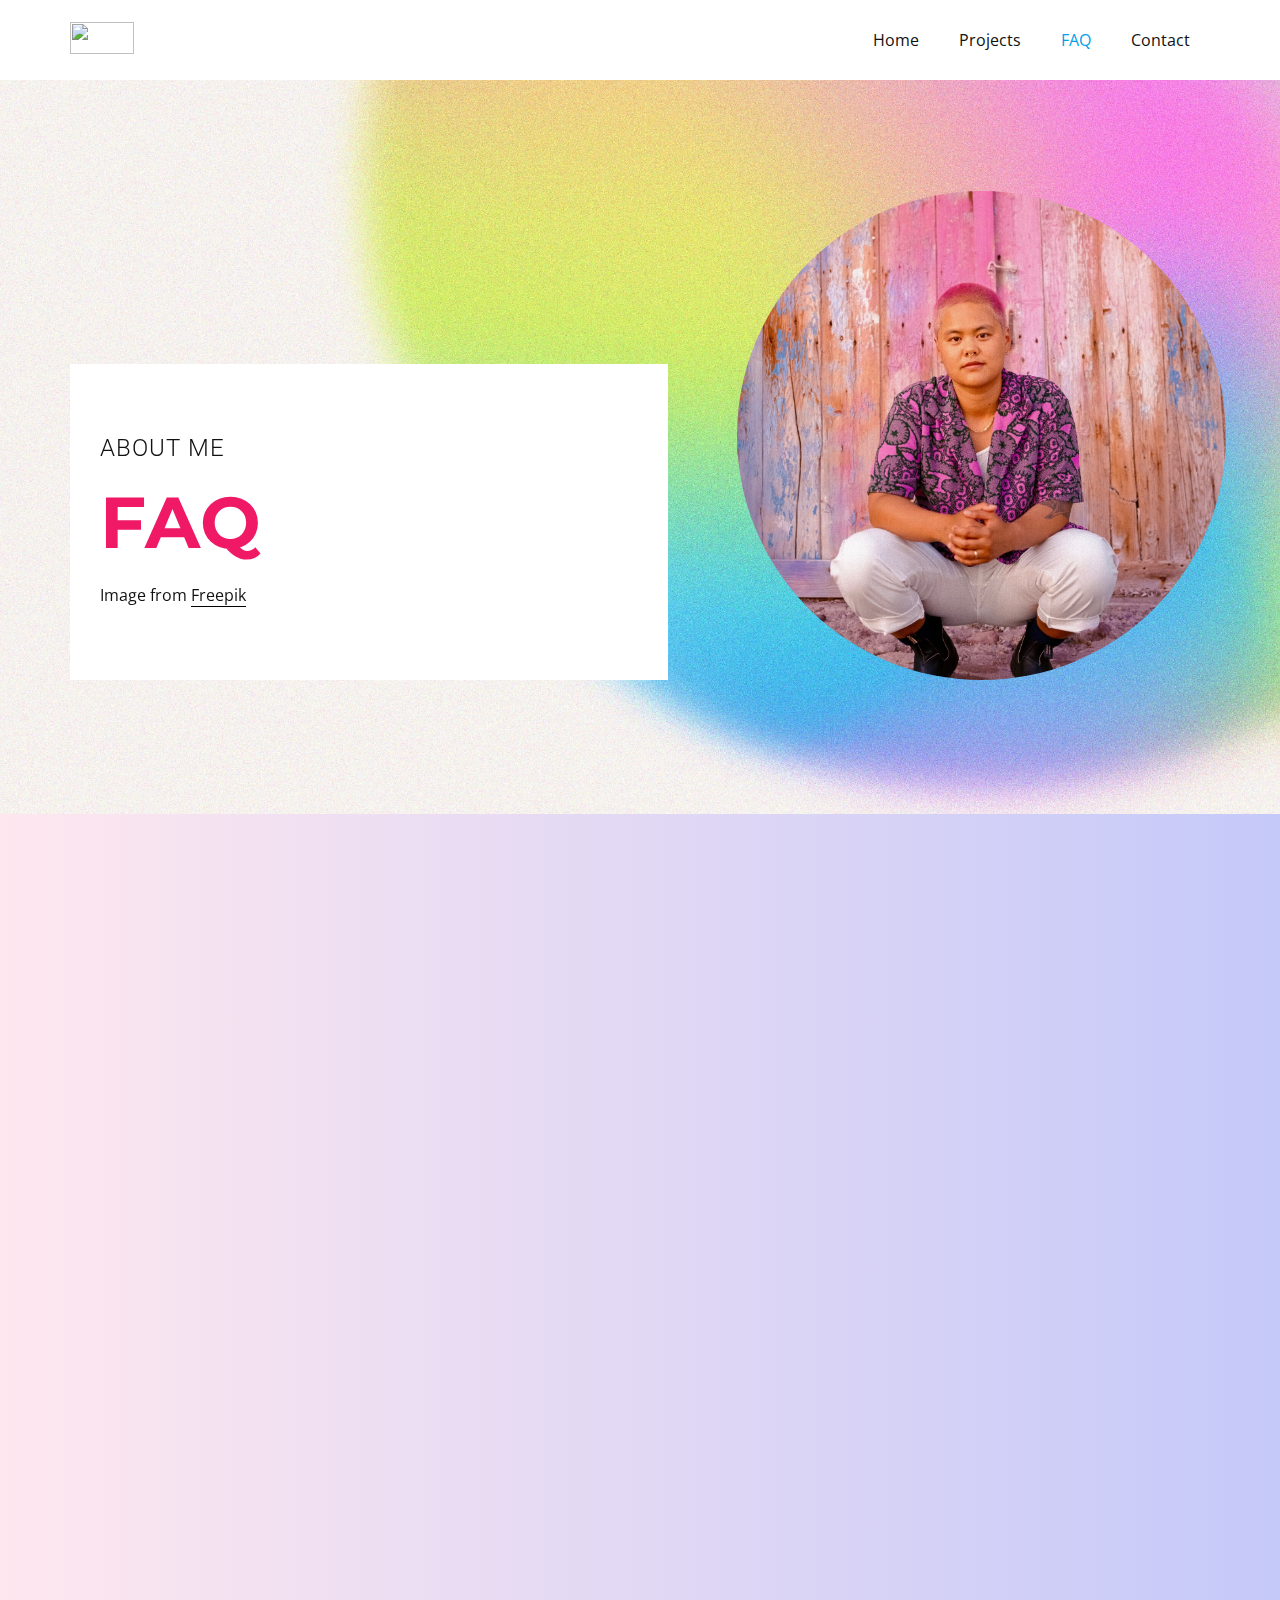
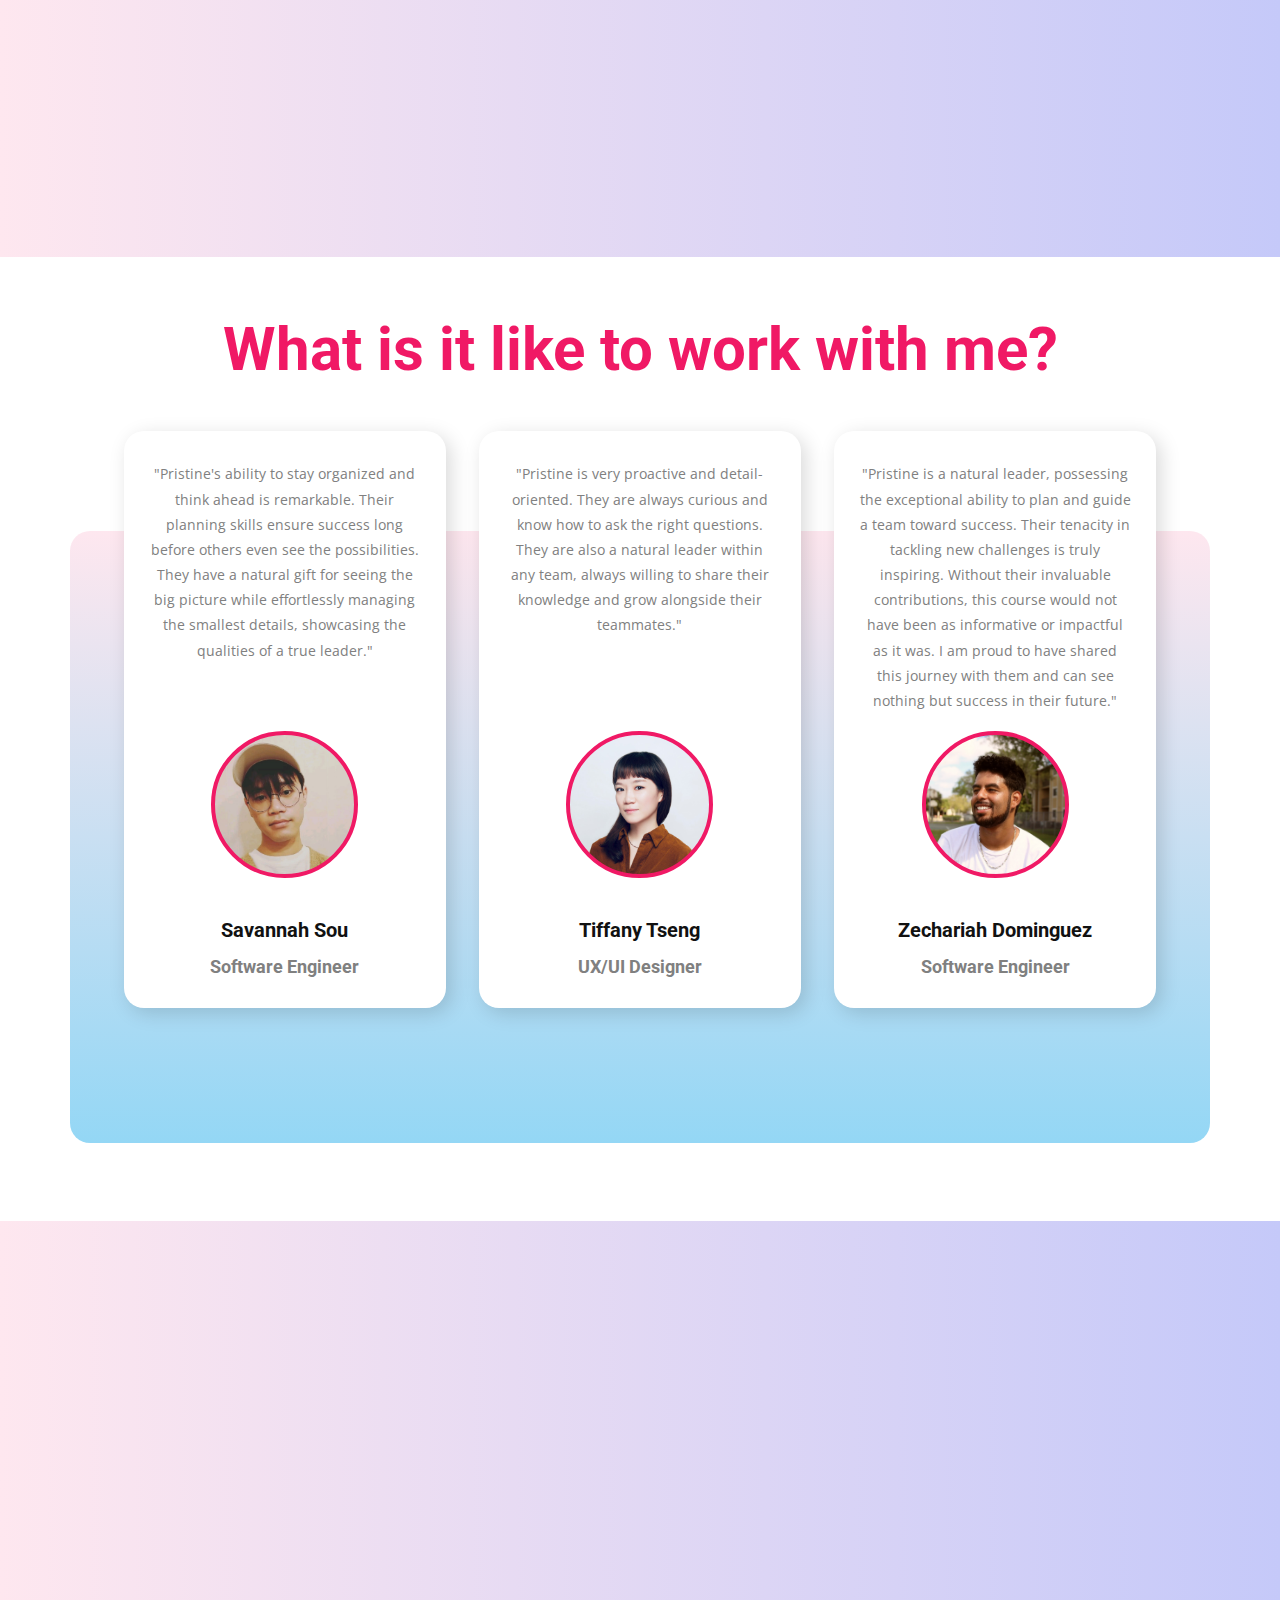
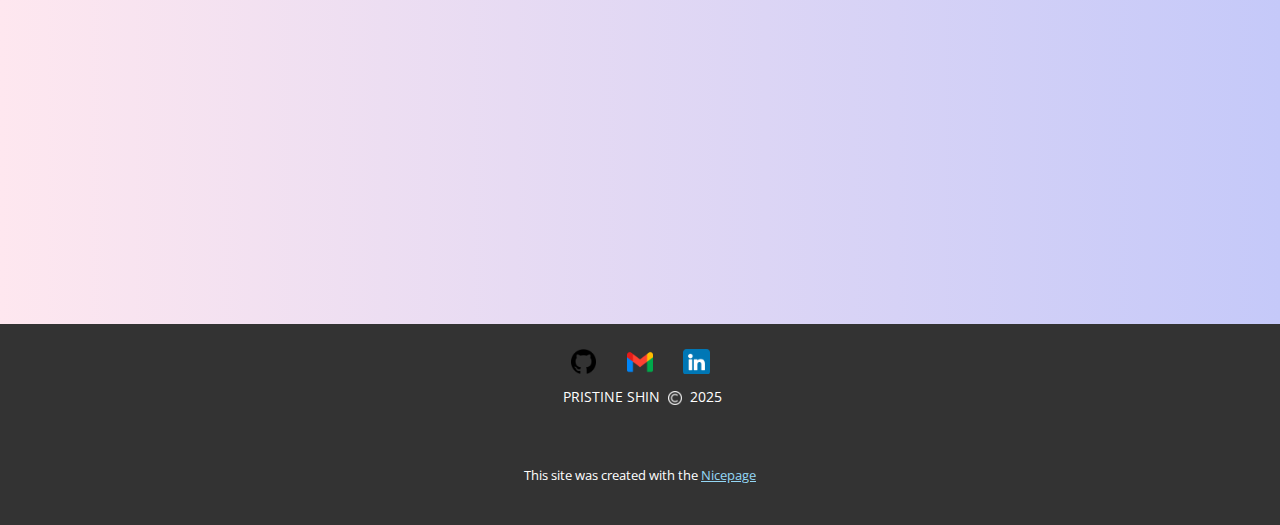
==== FAQ.html @ e5ff1817 "Add files via upload" ====
<!DOCTYPE html>
<html style="font-size: 16px;" lang="en"><head>
    <meta name="viewport" content="width=device-width, initial-scale=1.0">
    <meta charset="utf-8">
    <meta name="keywords" content="FAQ, ​FAQ, ​We turn your design into a live Nicepage project.">
    <meta name="description" content="">
    <title>FAQ</title>
    <link rel="stylesheet" href="nicepage.css" media="screen">
<link rel="stylesheet" href="FAQ.css" media="screen">
    <script class="u-script" type="text/javascript" src="jquery-1.9.1.min.js" defer=""></script>
    <script class="u-script" type="text/javascript" src="nicepage.js" defer=""></script>
    <meta name="generator" content="Nicepage 7.2.6, nicepage.com">
    <meta name="referrer" content="origin">
    
    
    
    
    
    
    <link id="u-theme-google-font" rel="stylesheet" href="https://fonts.googleapis.com/css?family=Roboto:100,100i,300,300i,400,400i,500,500i,700,700i,900,900i|Open+Sans:300,300i,400,400i,500,500i,600,600i,700,700i,800,800i">
    <link id="u-page-google-font" rel="stylesheet" href="https://fonts.googleapis.com/css?family=Montserrat:100,100i,200,200i,300,300i,400,400i,500,500i,600,600i,700,700i,800,800i,900,900i">
    <script type="application/ld+json">{
		"@context": "http://schema.org",
		"@type": "Organization",
		"name": "Site2",
		"logo": "#"
}</script>
    <meta name="theme-color" content="#029fe7">
    <meta property="og:title" content="FAQ">
    <meta property="og:type" content="website">
  <meta data-intl-tel-input-cdn-path="intlTelInput/"></head>
  <body data-path-to-root="./" data-include-products="false" class="u-body u-xl-mode" data-lang="en"><header class="u-clearfix u-header u-header" id="sec-cdd1"><div class="u-clearfix u-sheet u-valign-middle u-sheet-1">
        <a href="#" class="u-image u-logo u-image-1">
          <img src="#" class="u-logo-image u-logo-image-1">
        </a>
        <nav class="u-menu u-menu-one-level u-offcanvas u-menu-1">
          <div class="menu-collapse" style="font-size: 1rem; letter-spacing: 0px;">
            <a class="u-button-style u-custom-left-right-menu-spacing u-custom-padding-bottom u-custom-top-bottom-menu-spacing u-hamburger-link u-nav-link u-text-active-palette-1-base u-text-hover-palette-2-base" href="#">
              <svg class="u-svg-link" viewBox="0 0 24 24"><use xlink:href="#menu-hamburger"></use></svg>
              <svg class="u-svg-content" version="1.1" id="menu-hamburger" viewBox="0 0 16 16" x="0px" y="0px" xmlns:xlink="http://www.w3.org/1999/xlink" xmlns="http://www.w3.org/2000/svg"><g><rect y="1" width="16" height="2"></rect><rect y="7" width="16" height="2"></rect><rect y="13" width="16" height="2"></rect>
</g></svg>
            </a>
          </div>
          <div class="u-custom-menu u-nav-container">
            <ul class="u-nav u-unstyled u-nav-1"><li class="u-nav-item"><a class="u-button-style u-nav-link u-text-active-palette-1-base u-text-hover-palette-2-base" href="./" style="padding: 10px 20px;">Home</a>
</li><li class="u-nav-item"><a class="u-button-style u-nav-link u-text-active-palette-1-base u-text-hover-palette-2-base" href="./#carousel_478a" data-page-id="27212211" style="padding: 10px 20px;">Projects</a>
</li><li class="u-nav-item"><a class="u-button-style u-nav-link u-text-active-palette-1-base u-text-hover-palette-2-base" href="FAQ.html" style="padding: 10px 20px;">FAQ</a>
</li><li class="u-nav-item"><a class="u-button-style u-nav-link u-text-active-palette-1-base u-text-hover-palette-2-base" href="./#sec-a6fb" data-page-id="27212211" style="padding: 10px 20px;">Contact</a>
</li></ul>
          </div>
          <div class="u-custom-menu u-nav-container-collapse">
            <div class="u-black u-container-style u-inner-container-layout u-opacity u-opacity-95 u-sidenav">
              <div class="u-inner-container-layout u-sidenav-overflow">
                <div class="u-menu-close"></div>
                <ul class="u-align-center u-nav u-popupmenu-items u-unstyled u-nav-2"><li class="u-nav-item"><a class="u-button-style u-nav-link" href="./">Home</a>
</li><li class="u-nav-item"><a class="u-button-style u-nav-link" href="./#carousel_478a" data-page-id="27212211">Projects</a>
</li><li class="u-nav-item"><a class="u-button-style u-nav-link" href="FAQ.html">FAQ</a>
</li><li class="u-nav-item"><a class="u-button-style u-nav-link" href="./#sec-a6fb" data-page-id="27212211">Contact</a>
</li></ul>
              </div>
            </div>
            <div class="u-black u-menu-overlay u-opacity u-opacity-70"></div>
          </div>
        </nav>
      </div></header> 
    <section class="u-clearfix u-image u-section-1" id="carousel_0005" data-image-width="1980" data-image-height="1200">
      <div class="u-clearfix u-sheet u-sheet-1">
        <div class="u-image u-image-circle u-image-1" alt="" data-image-width="1441" data-image-height="1920" data-animation-name="customAnimationIn" data-animation-duration="1000" data-animation-delay="0" data-animation-direction=""></div>
        <div class="u-align-center u-container-align-center u-container-align-left u-container-style u-expanded-width-xs u-group u-shape-round u-white u-group-1" data-animation-name="flipIn" data-animation-duration="1000" data-animation-delay="500" data-animation-direction="X">
          <div class="u-container-layout u-valign-middle u-container-layout-1">
            <h4 class="u-align-left u-text u-text-default u-text-1">about me</h4>
            <h1 class="u-align-left u-text u-text-palette-2-base u-text-2">FAQ</h1>
            <p class="u-align-left u-text u-text-default u-text-3">Image from&nbsp;<a href="https://www.freepik.com/vectors/background" class="u-border-1 u-border-active-palette-2-base u-border-black u-border-hover-palette-2-base u-border-no-left u-border-no-right u-border-no-top u-btn u-button-link u-button-style u-none u-text-body-color u-btn-1" target="_blank">Freepik</a>
            </p>
          </div>
        </div>
      </div>
    </section>
    <section class="u-clearfix u-gradient u-valign-middle-lg u-valign-middle-sm u-valign-middle-xl u-valign-middle-xs u-section-2" id="carousel_fa60" data-animation-name="" data-animation-duration="0" data-animation-delay="0" data-animation-direction="">
      <div class="u-clearfix u-sheet u-sheet-1">
        <div class="data-layout-selected u-clearfix u-expanded-width u-layout-wrap u-layout-wrap-1">
          <div class="u-layout" style="">
            <div class="u-layout-row" style="">
              <div class="u-align-left u-container-align-left u-container-style u-layout-cell u-size-30 u-layout-cell-1" data-animation-name="customAnimationIn" data-animation-duration="1500" data-animation-delay="0">
                <div class="u-container-layout u-valign-middle-md u-valign-middle-xs u-container-layout-1">
                  <h2 class="u-text u-text-palette-2-base u-text-1"> FAQ</h2>
                  <p class="u-text u-text-2"> Hi! I'm Pristine. I am software engineer with over 10 years of experience in math education. I bring strong problem-solving, adaptability, collaboration skills, and an eye for aesthetic balance and design to full-stack development. ​Seeking new challenges and opportunities for growth, I completed App Academy’s rigorous full-stack program where I mastered technologies like JavaScript, Python, React, Redux, Flask, and PostgreSQL. With my background in education and a commitment to continuous learning, I am eager to contribute to a collaborative team and build solutions that make a difference. <br>
                  </p>
                </div>
              </div>
              <div class="u-container-style u-layout-cell u-size-30 u-white u-layout-cell-2" data-animation-name="customAnimationIn" data-animation-duration="1500" data-animation-delay="500">
                <div class="u-container-layout u-valign-top u-container-layout-2">
                  <div class="u-accordion u-expanded-width u-spacing-2 u-accordion-1">
                    <div class="u-accordion-item u-accordion-item-1">
                      <a class="active u-accordion-link u-button-style u-text-active-palette-2-base u-text-grey-50 u-text-hover-palette-2-base u-accordion-link-1" id="link-accordion-7c0e" aria-controls="accordion-7c0e" aria-selected="true">
                        <span class="u-accordion-link-text">Can you say more about your background in education​?<br>
                        </span>
                        <span class="u-accordion-link-icon u-active-palette-2-light-1 u-hover-palette-2-light-1 u-icon u-icon-circle u-palette-2-base u-text-white u-icon-1">
                          <svg class="u-svg-link" preserveAspectRatio="xMidYMin slice" viewBox="0 0 426.66667 426.66667" style=""><use xlink:href="#svg-347e"></use></svg>
                          <svg class="u-svg-content" viewBox="0 0 426.66667 426.66667" id="svg-347e"><path d="m405.332031 192h-170.664062v-170.667969c0-11.773437-9.558594-21.332031-21.335938-21.332031-11.773437 0-21.332031 9.558594-21.332031 21.332031v170.667969h-170.667969c-11.773437 0-21.332031 9.558594-21.332031 21.332031 0 11.777344 9.558594 21.335938 21.332031 21.335938h170.667969v170.664062c0 11.777344 9.558594 21.335938 21.332031 21.335938 11.777344 0 21.335938-9.558594 21.335938-21.335938v-170.664062h170.664062c11.777344 0 21.335938-9.558594 21.335938-21.335938 0-11.773437-9.558594-21.332031-21.335938-21.332031zm0 0"></path></svg>
                        </span>
                      </a>
                      <div class="u-accordion-active u-accordion-pane u-align-left u-container-align-left u-container-style u-white u-accordion-pane-1" id="accordion-7c0e" aria-labelledby="link-accordion-7c0e">
                        <div class="u-container-layout u-container-layout-3">
                          <p class="u-text u-text-3"> I have extensive experience as a test prep coach, academic tutor, and scholarship coordinator at Study Smarter. I possess excellent interpersonal and written and spoken communication skills, and am able to connect and collaborate with many different types of people.&nbsp;<br>
                            <br>As a high school math teacher, I have piloted novel curriculums from Geometry to AP Calculus, developed effective and differentiated lesson plans, and created a classroom culture of collaboration and growth mindset. These experiences have fostered my natural ability to lead, as well as my passion for learning and gaining hands-on experience. I am a quick learner, innovative, detail-oriented, and I thrive in a collaborative work/learning space.
                          </p>
                        </div>
                      </div>
                    </div>
                    <div class="u-accordion-item u-accordion-item-2">
                      <a class="u-accordion-link u-button-style u-text-active-palette-2-base u-text-grey-50 u-text-hover-palette-2-base u-accordion-link-2" id="link-accordion-05cb" aria-controls="accordion-05cb" aria-selected="false">
                        <span class="u-accordion-link-text">Why are you transitioning careers? </span>
                        <span class="u-accordion-link-icon u-active-palette-2-light-1 u-hover-palette-2-light-1 u-icon u-icon-circle u-palette-2-base u-text-white u-icon-2">
                          <svg class="u-svg-link" preserveAspectRatio="xMidYMin slice" viewBox="0 0 426.66667 426.66667" style=""><use xlink:href="#svg-ae03"></use></svg>
                          <svg class="u-svg-content" viewBox="0 0 426.66667 426.66667" id="svg-ae03"><path d="m405.332031 192h-170.664062v-170.667969c0-11.773437-9.558594-21.332031-21.335938-21.332031-11.773437 0-21.332031 9.558594-21.332031 21.332031v170.667969h-170.667969c-11.773437 0-21.332031 9.558594-21.332031 21.332031 0 11.777344 9.558594 21.335938 21.332031 21.335938h170.667969v170.664062c0 11.777344 9.558594 21.335938 21.332031 21.335938 11.777344 0 21.335938-9.558594 21.335938-21.335938v-170.664062h170.664062c11.777344 0 21.335938-9.558594 21.335938-21.335938 0-11.773437-9.558594-21.332031-21.335938-21.332031zm0 0"></path></svg>
                        </span>
                      </a>
                      <div class="u-accordion-pane u-container-style u-white u-accordion-pane-2" id="accordion-05cb" aria-labelledby="link-accordion-05cb">
                        <div class="u-container-layout u-valign-top u-container-layout-4">
                          <p class="u-text u-text-4"> After dedicating over a decade to education and assisting my students in reaching their full potential, I came to the realization that I had not afforded myself the same opportunities for growth and development over the course of my academic and professional journey.&nbsp;<br>
                            <br>As fulfilling as teaching is, a large part of the joy for me is DOING the math itself, exercising those analytical and creative parts of my brain and being back in the learner’s seat. I decided to take a year off of full time teaching to explore other career options that continue my own learning. ​One of my best friends is a Principal Engineer and has been in the industry for over 10 years. Upon hearing about my desire for career exploration, they immediately said I should consider becoming a software engineer due to my exceptional communication skills, detail-orientation, analytical mind and problem solving disposition.&nbsp;<br>
                            <br>Needless to say they were right. This past year has been deeply gratifying, transformative, and engaging, and I look forward to continuing to learn and grow in this next chapter of my professional life.<br>
                          </p>
                        </div>
                      </div>
                    </div>
                    <div class="u-accordion-item u-accordion-item-3">
                      <a class="u-accordion-link u-button-style u-text-active-palette-2-base u-text-grey-50 u-text-hover-palette-2-base u-accordion-link-3" id="link-accordion-a6bb" aria-controls="accordion-a6bb" aria-selected="false">
                        <span class="u-accordion-link-text">What grounds you and or brings your joy?</span>
                        <span class="u-accordion-link-icon u-active-palette-2-light-1 u-hover-palette-2-light-1 u-icon u-icon-circle u-palette-2-base u-text-white u-icon-3">
                          <svg class="u-svg-link" preserveAspectRatio="xMidYMin slice" viewBox="0 0 426.66667 426.66667" style=""><use xlink:href="#svg-a4a8"></use></svg>
                          <svg class="u-svg-content" viewBox="0 0 426.66667 426.66667" id="svg-a4a8"><path d="m405.332031 192h-170.664062v-170.667969c0-11.773437-9.558594-21.332031-21.335938-21.332031-11.773437 0-21.332031 9.558594-21.332031 21.332031v170.667969h-170.667969c-11.773437 0-21.332031 9.558594-21.332031 21.332031 0 11.777344 9.558594 21.335938 21.332031 21.335938h170.667969v170.664062c0 11.777344 9.558594 21.335938 21.332031 21.335938 11.777344 0 21.335938-9.558594 21.335938-21.335938v-170.664062h170.664062c11.777344 0 21.335938-9.558594 21.335938-21.335938 0-11.773437-9.558594-21.332031-21.335938-21.332031zm0 0"></path></svg>
                        </span>
                      </a>
                      <div class="u-accordion-pane u-container-style u-white u-accordion-pane-3" id="accordion-a6bb" aria-labelledby="link-accordion-a6bb">
                        <div class="u-container-layout u-valign-bottom u-container-layout-5">
                          <ul class="u-text u-text-5">
                            <li> Movement + exercise: rock climbing, lifting, hiking, surfing. </li>
                            <li> Concocting imaginative beverages that require strange and ancient techniques. </li>
                            <li>Cooking out of my pantry like it's a Chopped Challenge</li>
                            <li> Being outside in nature.</li>
                            <li>Woodworking and digital fabrication.</li>
                            <li> Chosen family and community. </li>
                          </ul>
                        </div>
                      </div>
                    </div>
                  </div>
                </div>
              </div>
            </div>
          </div>
        </div>
      </div>
    </section>
    <section class="u-align-center u-clearfix u-container-align-center u-container-align-center-lg u-container-align-center-xl u-section-3" id="carousel_3688">
      <div class="u-clearfix u-sheet u-valign-middle-md u-valign-middle-sm u-sheet-1">
        <h1 class="u-custom-font u-heading-font u-text u-text-default u-text-palette-2-base u-text-1">What is it like to work with me?<br>
        </h1>
        <div class="u-expanded-width u-gradient u-radius-20 u-shape u-shape-round u-shape-1"></div>
        <div class="u-list u-list-1">
          <div class="u-repeater u-repeater-1">
            <div class="u-align-center u-container-align-center u-container-style u-list-item u-radius-20 u-repeater-item u-shape-round u-white u-list-item-1">
              <div class="u-container-layout u-similar-container u-valign-top u-container-layout-1">
                <p class="u-text u-text-default u-text-grey-50 u-text-2"> "Pristine's ability to stay organized and think ahead is remarkable. Their planning skills ensure success long before others even see the possibilities. They have a natural gift for seeing the big picture while effortlessly managing the smallest details, showcasing the qualities of a true leader."<br>
                  <br>
                  <br>
                </p>
                <div alt="" class="u-border-4 u-border-palette-2-base u-image u-image-circle u-image-1" data-image-width="751" data-image-height="751"></div>
                <h5 class="u-text u-text-default u-text-3">Savannah Sou</h5>
                <h6 class="u-text u-text-default u-text-grey-50 u-text-4">Software Engineer</h6>
              </div>
            </div>
            <div class="u-align-center u-container-align-center u-container-style u-list-item u-radius-20 u-repeater-item u-shape-round u-white u-list-item-2">
              <div class="u-container-layout u-similar-container u-valign-top u-container-layout-2">
                <p class="u-text u-text-default u-text-grey-50 u-text-5">"Pristine is very proactive and detail-oriented. They are always curious and know how to ask the right questions. They are also a natural leader within any team, always willing to share their knowledge and grow alongside their teammates."<br>
                  <br>
                  <br>
                  <br>
                </p>
                <div alt="" class="u-border-4 u-border-palette-2-base u-image u-image-circle u-image-2" data-image-width="800" data-image-height="800"></div>
                <h5 class="u-text u-text-default u-text-6">Tiffany Tseng</h5>
                <h6 class="u-text u-text-default u-text-grey-50 u-text-7">UX/UI Designer</h6>
              </div>
            </div>
            <div class="u-align-center u-container-align-center u-container-style u-list-item u-radius-20 u-repeater-item u-shape-round u-white u-list-item-3">
              <div class="u-container-layout u-similar-container u-valign-top u-container-layout-3">
                <p class="u-text u-text-default u-text-grey-50 u-text-8"> "Pristine is a natural leader, possessing the exceptional ability to plan and guide a team toward success. Their tenacity in tackling new challenges is truly inspiring. Without their invaluable contributions, this course would not have been as informative or impactful as it was. I am proud to have shared this journey with them and can see nothing but success in their future."</p>
                <div alt="" class="u-border-4 u-border-palette-2-base u-image u-image-circle u-image-3" data-image-width="2436" data-image-height="1624"></div>
                <h5 class="u-text u-text-default u-text-9">Zechariah Dominguez</h5>
                <h6 class="u-text u-text-default u-text-grey-50 u-text-10">Software Engineer</h6>
              </div>
            </div>
          </div>
        </div>
        <p class="u-hidden-lg u-hidden-md u-hidden-xl u-hidden-xs u-text u-text-default u-text-11">Images from <a href="https://freepik.com/photos/people" class="u-active-none u-border-1 u-border-black u-border-no-left u-border-no-right u-border-no-top u-btn u-button-link u-button-style u-hover-none u-none u-text-body-color u-btn-1">Freepik</a>
        </p>
      </div>
    </section>
    <section class="u-align-center u-clearfix u-container-align-center u-gradient u-section-4" id="sec-1299">
      <div class="u-clearfix u-sheet u-sheet-1">
        <div class="data-layout-selected u-clearfix u-expanded-width u-layout-wrap u-layout-wrap-1">
          <div class="u-layout">
            <div class="u-layout-row">
              <div class="u-container-align-left u-container-style u-layout-cell u-size-30 u-layout-cell-1" data-animation-name="customAnimationIn" data-animation-duration="1500" data-animation-delay="500">
                <div class="u-container-layout u-valign-middle u-container-layout-1">
                  <h2 class="u-align-left u-text u-text-palette-2-base u-text-1">Let's work together.</h2>
                  <p class="u-align-left u-text u-text-2"> Have a question or want to work together? Leave your details and I'll get back to you as soon as possible.</p>
                </div>
              </div>
              <div class="u-container-align-center u-container-style u-layout-cell u-size-30 u-layout-cell-2" data-animation-name="customAnimationIn" data-animation-duration="1500" data-animation-delay="500">
                <div class="u-container-layout u-container-layout-2">
                  <div class="u-align-center u-container-align-center u-container-align-left-xl u-container-style u-expanded-width u-group u-radius u-shape-round u-white u-group-1">
                    <div class="u-container-layout u-valign-middle-lg u-valign-middle-xl u-container-layout-3">
                      <h4 class="u-align-left u-text u-text-3">Contact&nbsp;</h4>
                      <div class="u-expanded-width-md u-expanded-width-sm u-expanded-width-xs u-form u-form-1">
                        <form action="https://forms.nicepagesrv.com/v2/form/process" class="u-clearfix u-form-spacing-15 u-form-vertical u-inner-form" source="email" name="form" style="padding: 0px;">
                          <div class="u-form-group u-form-name">
                            <label for="name-4c18" class="u-label">Name</label>
                            <input type="text" placeholder="Enter your Name" id="name-4c18" name="name" class="u-border-2 u-border-grey-5 u-grey-5 u-input u-input-rectangle u-radius-10" required="">
                          </div>
                          <div class="u-form-email u-form-group">
                            <label for="email-4c18" class="u-label">Email</label>
                            <input type="email" placeholder="Enter a valid email address" id="email-4c18" name="email" class="u-border-2 u-border-grey-5 u-grey-5 u-input u-input-rectangle u-radius-10" required="">
                          </div>
                          <div class="u-form-group u-form-message">
                            <label for="message-4c18" class="u-label">Message</label>
                            <textarea rows="4" cols="50" id="message-4c18" name="message" class="u-border-2 u-border-grey-5 u-grey-5 u-input u-input-rectangle u-radius-10" required=""></textarea>
                          </div>
                          <div class="u-align-right u-form-group u-form-submit">
                            <a href="#" class="u-active-palette-2-base u-border-5 u-border-active-palette-2-base u-border-hover-palette-2-base u-border-palette-4-base u-btn u-btn-round u-btn-submit u-button-style u-hover-palette-2-base u-palette-4-base u-radius-10 u-text-active-white u-text-hover-white u-btn-1">Submit</a>
                            <input type="submit" value="submit" class="u-form-control-hidden">
                          </div>
                          <div class="u-form-send-message u-form-send-success"> Thank you! Your message has been sent. </div>
                          <div class="u-form-send-error u-form-send-message"> Unable to send your message. Please fix errors then try again. </div>
                          <input type="hidden" value="" name="recaptchaResponse">
                          <input type="hidden" name="formServices" value="8feb1fb8-93d0-7561-0b78-75e4fb4abf8c">
                        </form>
                      </div>
                    </div>
                  </div>
                </div>
              </div>
            </div>
          </div>
        </div>
      </div>
    </section>
    
    
    
    <footer class="u-align-center u-clearfix u-container-align-center u-footer u-grey-80 u-footer" id="sec-d5a6"><div class="u-clearfix u-sheet u-sheet-1">
        <div class="u-gallery u-layout-grid u-lightbox u-no-transition u-show-text-none u-gallery-1">
          <div class="u-gallery-inner u-gallery-inner-1">
            <div class="u-effect-hover-zoom u-gallery-item u-shape-rectangle" data-animation-name="" data-animation-duration="0" data-animation-delay="0" data-animation-direction="" data-href="https://github.com/pristine-shin" data-target="_blank">
              <div class="u-back-slide">
                <img class="u-back-image u-expanded u-image-contain" src="images/github-logo.png" data-image-width="512" data-image-height="512">
              </div>
              <div class="u-over-slide u-shading u-over-slide-1"></div>
            </div>
            <div class="u-effect-hover-zoom u-gallery-item u-shape-rectangle" data-animation-name="" data-animation-duration="0" data-animation-delay="0" data-animation-direction="" data-href="mailto:shin.pristine@gmail.com" data-target="_blank">
              <div class="u-back-slide">
                <img class="u-back-image u-expanded" src="images/gmail.png" data-image-width="512" data-image-height="512">
              </div>
              <div class="u-over-slide u-shading u-over-slide-2"></div>
            </div>
            <div class="u-effect-hover-zoom u-gallery-item u-shape-rectangle" data-animation-name="" data-animation-duration="0" data-animation-delay="0" data-animation-direction="" data-href="https://www.linkedin.com/in/pristine-shin/" data-target="_blank">
              <div class="u-back-slide">
                <img class="u-back-image u-expanded" src="images/linkedin-logo.png" data-image-width="512" data-image-height="512">
              </div>
              <div class="u-over-slide u-shading u-over-slide-3"></div>
            </div>
          </div>
        </div>
        <p class="u-small-text u-text u-text-variant u-text-1"> &nbsp;PRISTINE SHIN&nbsp;<span class="u-file-icon u-icon u-text-white">
            <img src="images/1294391-c0ba6b8b.png" alt="">
          </span>&nbsp;2025
        </p>
      </div></footer>
    <section class="u-backlink u-clearfix u-grey-80">
      <p class="u-text">
        <span>This site was created with the </span>
        <a class="u-link" href="https://nicepage.com/" target="_blank" rel="nofollow">
          <span>Nicepage</span>
        </a>
      </p>
    </section>
  
</body></html>
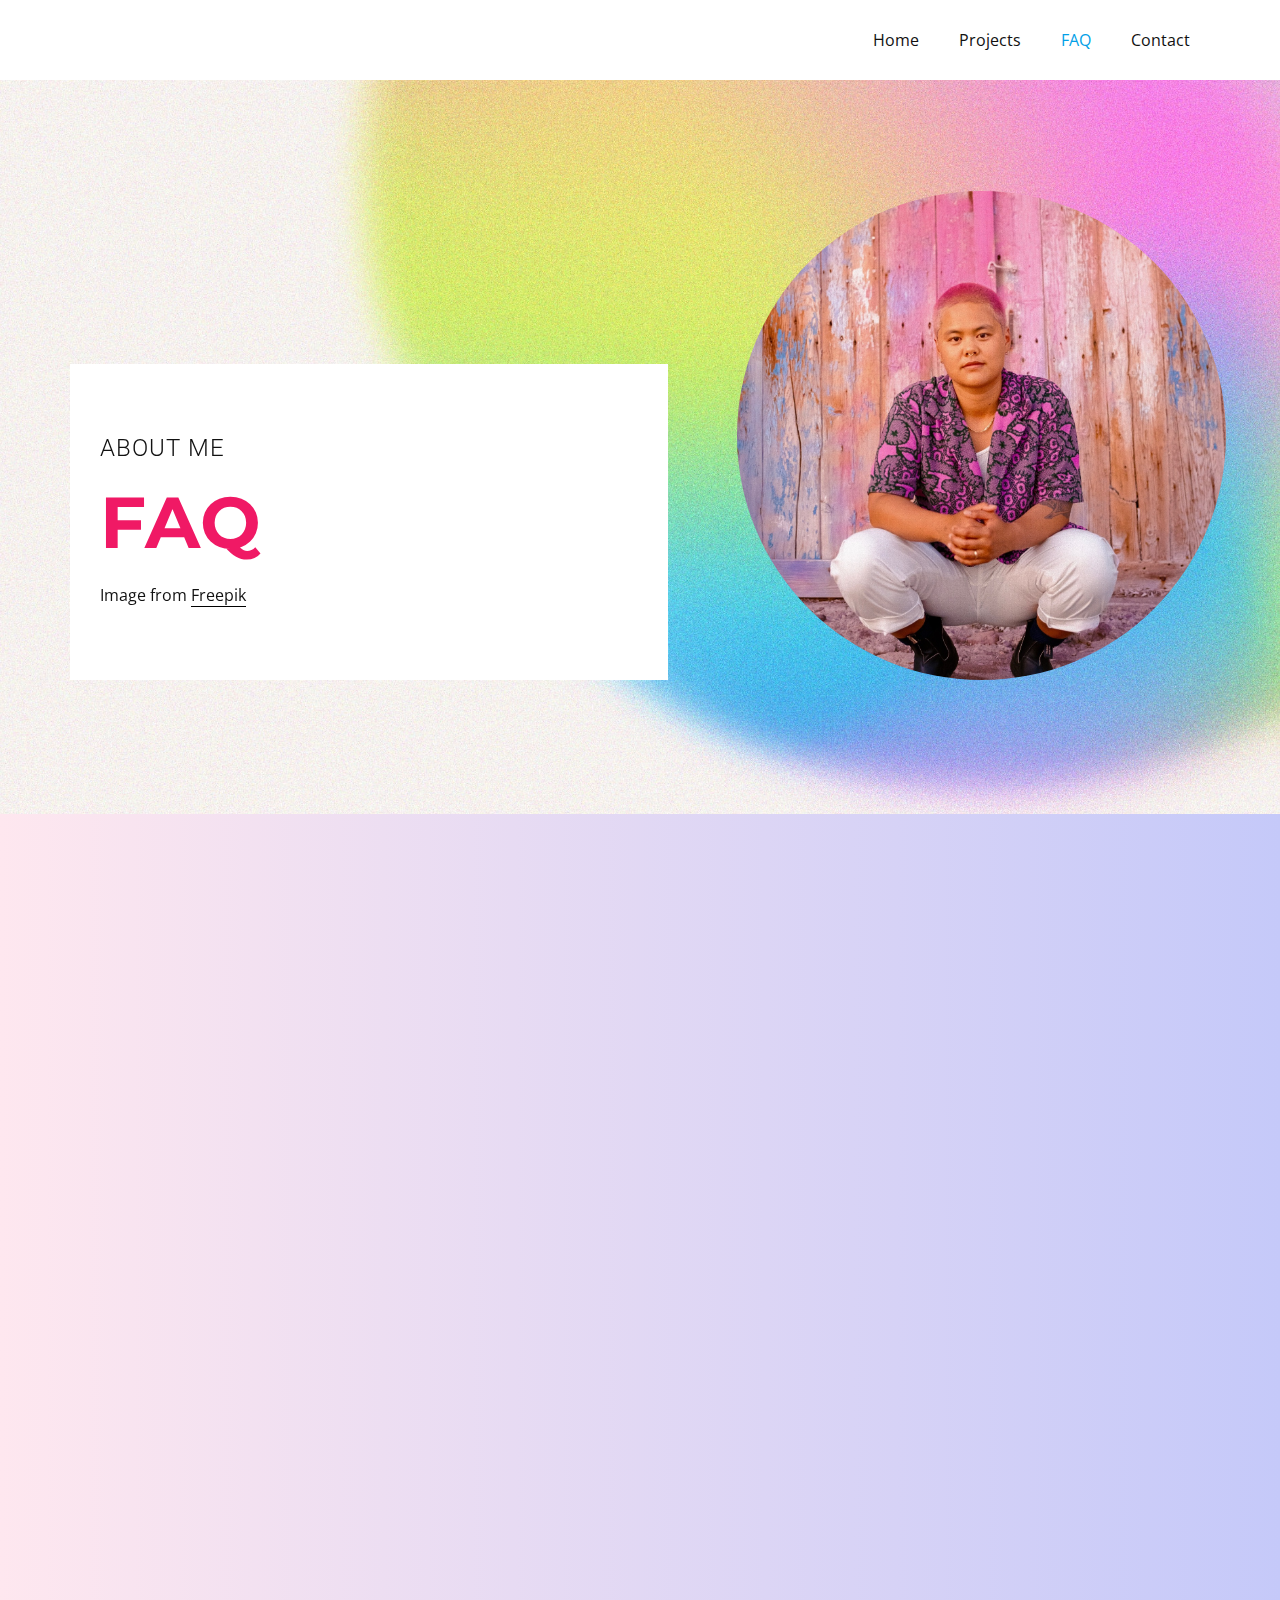
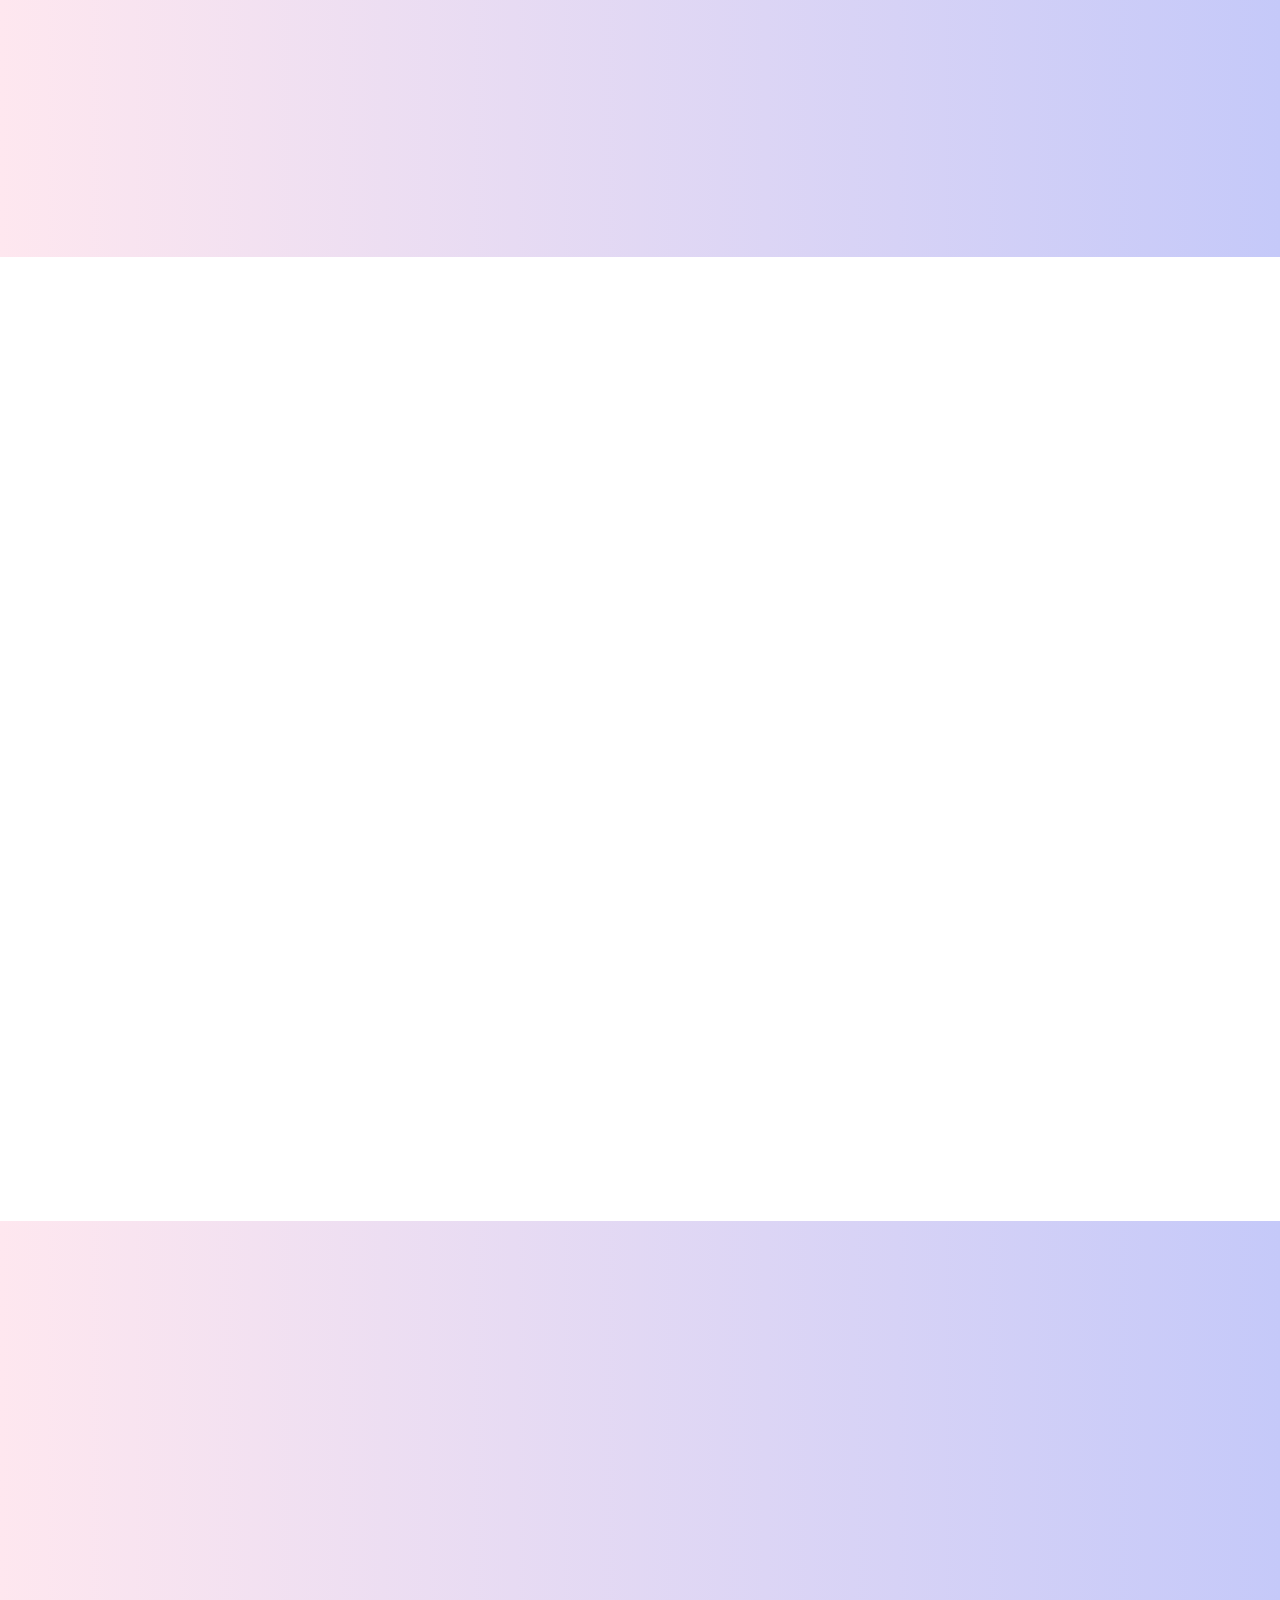
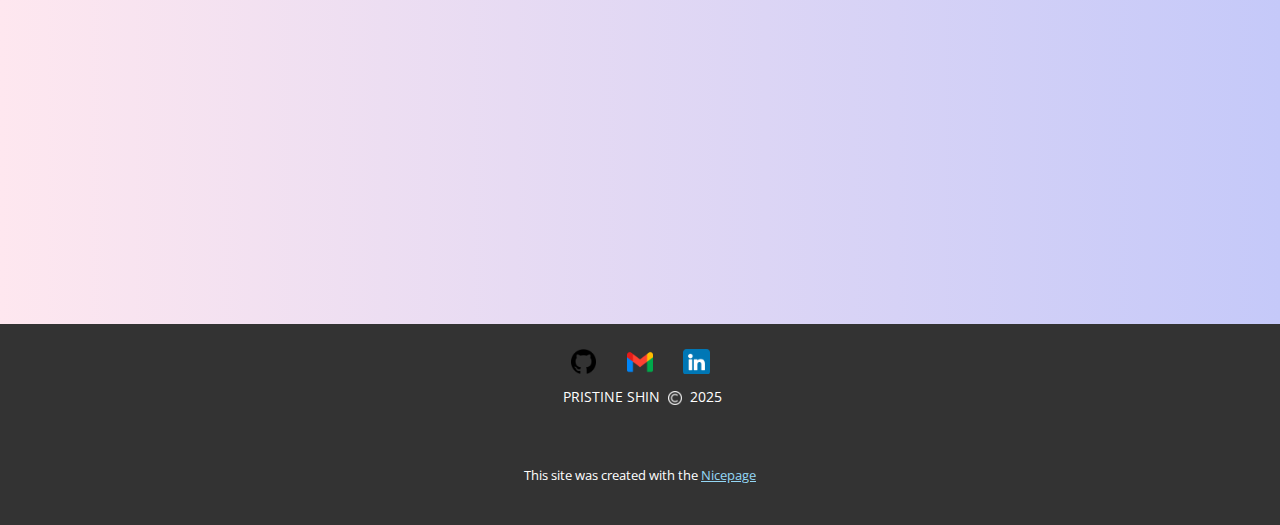
==== commit cc7572cc: "Add files via upload" ====
--- a/FAQ.html
+++ b/FAQ.html
@@ -22,17 +22,13 @@
     <script type="application/ld+json">{
 		"@context": "http://schema.org",
 		"@type": "Organization",
-		"name": "Site2",
-		"logo": "#"
+		"name": "Site2"
 }</script>
     <meta name="theme-color" content="#029fe7">
     <meta property="og:title" content="FAQ">
     <meta property="og:type" content="website">
   <meta data-intl-tel-input-cdn-path="intlTelInput/"></head>
-  <body data-path-to-root="./" data-include-products="false" class="u-body u-xl-mode" data-lang="en"><header class="u-clearfix u-header u-header" id="sec-cdd1"><div class="u-clearfix u-sheet u-valign-middle u-sheet-1">
-        <a href="#" class="u-image u-logo u-image-1">
-          <img src="#" class="u-logo-image u-logo-image-1">
-        </a>
+  <body data-path-to-root="./" data-include-products="false" class="u-body u-xl-mode" data-lang="en"><header class="u-clearfix u-header u-header" id="sec-cdd1"><div class="u-clearfix u-sheet u-sheet-1">
         <nav class="u-menu u-menu-one-level u-offcanvas u-menu-1">
           <div class="menu-collapse" style="font-size: 1rem; letter-spacing: 0px;">
             <a class="u-button-style u-custom-left-right-menu-spacing u-custom-padding-bottom u-custom-top-bottom-menu-spacing u-hamburger-link u-nav-link u-text-active-palette-1-base u-text-hover-palette-2-base" href="#">
@@ -156,12 +152,12 @@
     </section>
     <section class="u-align-center u-clearfix u-container-align-center u-container-align-center-lg u-container-align-center-xl u-section-3" id="carousel_3688">
       <div class="u-clearfix u-sheet u-valign-middle-md u-valign-middle-sm u-sheet-1">
-        <h1 class="u-custom-font u-heading-font u-text u-text-default u-text-palette-2-base u-text-1">What is it like to work with me?<br>
+        <h1 class="u-custom-font u-heading-font u-text u-text-default u-text-palette-2-base u-text-1" data-animation-name="customAnimationIn" data-animation-duration="1500" data-animation-delay="0">What is it like to work with me?<br>
         </h1>
-        <div class="u-expanded-width u-gradient u-radius-20 u-shape u-shape-round u-shape-1"></div>
+        <div class="u-expanded-width u-gradient u-radius-20 u-shape u-shape-round u-shape-1" data-animation-name="customAnimationIn" data-animation-duration="1000" data-animation-delay="0"></div>
         <div class="u-list u-list-1">
           <div class="u-repeater u-repeater-1">
-            <div class="u-align-center u-container-align-center u-container-style u-list-item u-radius-20 u-repeater-item u-shape-round u-white u-list-item-1">
+            <div class="u-align-center u-container-align-center u-container-style u-list-item u-radius-20 u-repeater-item u-shape-round u-white u-list-item-1" data-animation-name="customAnimationIn" data-animation-duration="1500" data-animation-delay="0" data-animation-direction="X">
               <div class="u-container-layout u-similar-container u-valign-top u-container-layout-1">
                 <p class="u-text u-text-default u-text-grey-50 u-text-2"> "Pristine's ability to stay organized and think ahead is remarkable. Their planning skills ensure success long before others even see the possibilities. They have a natural gift for seeing the big picture while effortlessly managing the smallest details, showcasing the qualities of a true leader."<br>
                   <br>
@@ -172,7 +168,7 @@
                 <h6 class="u-text u-text-default u-text-grey-50 u-text-4">Software Engineer</h6>
               </div>
             </div>
-            <div class="u-align-center u-container-align-center u-container-style u-list-item u-radius-20 u-repeater-item u-shape-round u-white u-list-item-2">
+            <div class="u-align-center u-container-align-center u-container-style u-list-item u-radius-20 u-repeater-item u-shape-round u-white u-list-item-2" data-animation-name="customAnimationIn" data-animation-duration="1500" data-animation-delay="0" data-animation-direction="X">
               <div class="u-container-layout u-similar-container u-valign-top u-container-layout-2">
                 <p class="u-text u-text-default u-text-grey-50 u-text-5">"Pristine is very proactive and detail-oriented. They are always curious and know how to ask the right questions. They are also a natural leader within any team, always willing to share their knowledge and grow alongside their teammates."<br>
                   <br>
@@ -184,7 +180,7 @@
                 <h6 class="u-text u-text-default u-text-grey-50 u-text-7">UX/UI Designer</h6>
               </div>
             </div>
-            <div class="u-align-center u-container-align-center u-container-style u-list-item u-radius-20 u-repeater-item u-shape-round u-white u-list-item-3">
+            <div class="u-align-center u-container-align-center u-container-style u-list-item u-radius-20 u-repeater-item u-shape-round u-white u-list-item-3" data-animation-name="customAnimationIn" data-animation-duration="1500" data-animation-delay="0" data-animation-direction="X">
               <div class="u-container-layout u-similar-container u-valign-top u-container-layout-3">
                 <p class="u-text u-text-default u-text-grey-50 u-text-8"> "Pristine is a natural leader, possessing the exceptional ability to plan and guide a team toward success. Their tenacity in tackling new challenges is truly inspiring. Without their invaluable contributions, this course would not have been as informative or impactful as it was. I am proud to have shared this journey with them and can see nothing but success in their future."</p>
                 <div alt="" class="u-border-4 u-border-palette-2-base u-image u-image-circle u-image-3" data-image-width="2436" data-image-height="1624"></div>
--- a/nicepage.css
+++ b/nicepage.css
@@ -43723,78 +43723,6 @@
 
         
         
-        .u-custom-color-2,
-        .u-body.u-custom-color-2,
-        section.u-custom-color-2:before,
-        .u-custom-color-2 > .u-audio-main-layout-wrapper:before,
-        .u-custom-color-2 > .u-container-layout:before,
-        .u-custom-color-2 > .u-inner-container-layout:before,
-        .u-custom-color-2.u-sidenav:before,
-        .u-container-layout.u-container-layout.u-custom-color-2:before,
-        .u-table-alt-custom-color-2 tr:nth-child(even)
-        {
-            color: #111111;
-            background-color: #fee7ef;
-        }
-
-        .u-input.u-custom-color-2,
-        .u-field-input.u-custom-color-2,
-        .u-button-style.u-custom-color-2,
-        .u-button-style.u-custom-color-2[class*="u-border-"]
-        {
-            color: #111111 !important;
-            background-color: #fee7ef !important;
-        }
-
-        .u-button-style.u-custom-color-2:hover,
-        .u-button-style.u-custom-color-2[class*="u-border-"]:hover,
-        .u-button-style.u-custom-color-2:focus,
-        .u-button-style.u-custom-color-2[class*="u-border-"]:focus,
-        .u-button-style.u-button-style.u-custom-color-2:active,
-        .u-button-style.u-button-style.u-custom-color-2[class*="u-border-"]:active,
-        .u-button-style.u-button-style.u-custom-color-2.active,
-        .u-button-style.u-button-style.u-custom-color-2[class*="u-border-"].active,
-        li.active > .u-button-style.u-button-style.u-custom-color-2,
-        li.active > .u-button-style.u-button-style.u-custom-color-2[class*="u-border-"]
-        {
-            color: #111111 !important;
-            background-color: #fcb8d0 !important;
-        }
-
-        .u-hover-custom-color-2:hover,
-        .u-hover-custom-color-2[class*="u-border-"]:hover,
-        .u-hover-custom-color-2:focus,
-        .u-hover-custom-color-2[class*="u-border-"]:focus,
-        .u-active-custom-color-2.u-active.u-active,
-        .u-active-custom-color-2[class*="u-border-"].u-active.u-active,
-        a.u-button-style.u-hover-custom-color-2:hover,
-        a.u-button-style.u-hover-custom-color-2.hover,
-        a.u-button-style.u-hover-custom-color-2[class*="u-border-"]:hover,
-        a.u-button-style.u-hover-custom-color-2[class*="u-border-"].hover,
-        a.u-button-style:hover > .u-hover-custom-color-2,
-        a.u-button-style:hover > .u-hover-custom-color-2[class*="u-border-"],
-        a.u-button-style.u-hover-custom-color-2:focus,
-        a.u-button-style.u-hover-custom-color-2[class*="u-border-"]:focus,
-        a.u-button-style.u-button-style.u-active-custom-color-2:active,
-        a.u-button-style.u-button-style.u-active-custom-color-2[class*="u-border-"]:active,
-        a.u-button-style.u-button-style.u-active-custom-color-2.active,
-        a.u-button-style.u-button-style.u-active-custom-color-2[class*="u-border-"].active,
-        a.u-button-style.u-button-style.active > .u-active-custom-color-2,
-        a.u-button-style.u-button-style.active > .u-active-custom-color-2[class*="u-border-"],
-        li.active > a.u-button-style.u-button-style.u-active-custom-color-2,
-        li.active > a.u-button-style.u-button-style.u-active-custom-color-2[class*="u-border-"],
-        input.u-field-input.u-field-input.u-active-custom-color-2:checked
-        {
-            color: #111111 !important;
-            background-color: #fee7ef !important;
-        }
-
-        a.u-link.u-hover-custom-color-2:hover {
-            color: #fee7ef !important;
-        }
-
-        
-        
         .u-custom-color-3,
         .u-body.u-custom-color-3,
         section.u-custom-color-3:before,
@@ -43866,78 +43794,6 @@
         }
 
         
-        
-        .u-custom-color-4,
-        .u-body.u-custom-color-4,
-        section.u-custom-color-4:before,
-        .u-custom-color-4 > .u-audio-main-layout-wrapper:before,
-        .u-custom-color-4 > .u-container-layout:before,
-        .u-custom-color-4 > .u-inner-container-layout:before,
-        .u-custom-color-4.u-sidenav:before,
-        .u-container-layout.u-container-layout.u-custom-color-4:before,
-        .u-table-alt-custom-color-4 tr:nth-child(even)
-        {
-            color: #111111;
-            background-color: #fee7ef;
-        }
-
-        .u-input.u-custom-color-4,
-        .u-field-input.u-custom-color-4,
-        .u-button-style.u-custom-color-4,
-        .u-button-style.u-custom-color-4[class*="u-border-"]
-        {
-            color: #111111 !important;
-            background-color: #fee7ef !important;
-        }
-
-        .u-button-style.u-custom-color-4:hover,
-        .u-button-style.u-custom-color-4[class*="u-border-"]:hover,
-        .u-button-style.u-custom-color-4:focus,
-        .u-button-style.u-custom-color-4[class*="u-border-"]:focus,
-        .u-button-style.u-button-style.u-custom-color-4:active,
-        .u-button-style.u-button-style.u-custom-color-4[class*="u-border-"]:active,
-        .u-button-style.u-button-style.u-custom-color-4.active,
-        .u-button-style.u-button-style.u-custom-color-4[class*="u-border-"].active,
-        li.active > .u-button-style.u-button-style.u-custom-color-4,
-        li.active > .u-button-style.u-button-style.u-custom-color-4[class*="u-border-"]
-        {
-            color: #111111 !important;
-            background-color: #fcb8d0 !important;
-        }
-
-        .u-hover-custom-color-4:hover,
-        .u-hover-custom-color-4[class*="u-border-"]:hover,
-        .u-hover-custom-color-4:focus,
-        .u-hover-custom-color-4[class*="u-border-"]:focus,
-        .u-active-custom-color-4.u-active.u-active,
-        .u-active-custom-color-4[class*="u-border-"].u-active.u-active,
-        a.u-button-style.u-hover-custom-color-4:hover,
-        a.u-button-style.u-hover-custom-color-4.hover,
-        a.u-button-style.u-hover-custom-color-4[class*="u-border-"]:hover,
-        a.u-button-style.u-hover-custom-color-4[class*="u-border-"].hover,
-        a.u-button-style:hover > .u-hover-custom-color-4,
-        a.u-button-style:hover > .u-hover-custom-color-4[class*="u-border-"],
-        a.u-button-style.u-hover-custom-color-4:focus,
-        a.u-button-style.u-hover-custom-color-4[class*="u-border-"]:focus,
-        a.u-button-style.u-button-style.u-active-custom-color-4:active,
-        a.u-button-style.u-button-style.u-active-custom-color-4[class*="u-border-"]:active,
-        a.u-button-style.u-button-style.u-active-custom-color-4.active,
-        a.u-button-style.u-button-style.u-active-custom-color-4[class*="u-border-"].active,
-        a.u-button-style.u-button-style.active > .u-active-custom-color-4,
-        a.u-button-style.u-button-style.active > .u-active-custom-color-4[class*="u-border-"],
-        li.active > a.u-button-style.u-button-style.u-active-custom-color-4,
-        li.active > a.u-button-style.u-button-style.u-active-custom-color-4[class*="u-border-"],
-        input.u-field-input.u-field-input.u-active-custom-color-4:checked
-        {
-            color: #111111 !important;
-            background-color: #fee7ef !important;
-        }
-
-        a.u-link.u-hover-custom-color-4:hover {
-            color: #fee7ef !important;
-        }
-
-        
 
         
         .u-border-custom-color-1,
@@ -43991,57 +43847,6 @@
         }
         
         
-        .u-border-custom-color-2,
-        .u-border-custom-color-2.u-input,
-        .u-border-custom-color-2.u-field-input.u-field-input,
-        .u-separator-custom-color-2:after
-        {
-            border-color: #fee7ef;
-            stroke: #fee7ef;
-        }
-
-        .u-button-style.u-border-custom-color-2
-        {
-            border-color: #fee7ef !important;
-            color: #fee7ef !important;
-            background-color: transparent !important;
-        }
-
-        .u-button-style.u-border-custom-color-2:hover,
-        .u-button-style.u-border-custom-color-2:focus
-        {
-            border-color: transparent !important;
-            color: #fcb8d0 !important;
-            background-color: transparent !important;
-        }
-
-        .u-border-hover-custom-color-2:hover,
-        .u-border-hover-custom-color-2:focus,
-        .u-border-active-custom-color-2.u-active.u-active,
-        a.u-button-style.u-border-hover-custom-color-2:hover,
-        a.u-button-style:hover > .u-border-hover-custom-color-2,
-        a.u-button-style.u-border-hover-custom-color-2:focus,
-        a.u-button-style.u-button-style.u-border-active-custom-color-2:active,
-        a.u-button-style.u-button-style.u-border-active-custom-color-2.active,
-        a.u-button-style.u-button-style.active > .u-border-active-custom-color-2,
-        li.active > a.u-button-style.u-button-style.u-border-active-custom-color-2,
-        input.u-field-input.u-field-input.u-border-active-custom-color-2:checked
-        {
-            color: #fee7ef !important;
-            border-color: #fee7ef !important;
-        }
-
-        .u-link.u-border-custom-color-2[class*="u-border-"]
-        {
-            border-color: #fee7ef !important;
-        }
-
-        .u-link.u-border-custom-color-2[class*="u-border-"]:hover
-        {
-            border-color: #fcb8d0 !important;
-        }
-        
-        
         .u-border-custom-color-3,
         .u-border-custom-color-3.u-input,
         .u-border-custom-color-3.u-field-input.u-field-input,
@@ -44090,57 +43895,6 @@
         .u-link.u-border-custom-color-3[class*="u-border-"]:hover
         {
             border-color: #028fd0 !important;
-        }
-        
-        
-        .u-border-custom-color-4,
-        .u-border-custom-color-4.u-input,
-        .u-border-custom-color-4.u-field-input.u-field-input,
-        .u-separator-custom-color-4:after
-        {
-            border-color: #fee7ef;
-            stroke: #fee7ef;
-        }
-
-        .u-button-style.u-border-custom-color-4
-        {
-            border-color: #fee7ef !important;
-            color: #fee7ef !important;
-            background-color: transparent !important;
-        }
-
-        .u-button-style.u-border-custom-color-4:hover,
-        .u-button-style.u-border-custom-color-4:focus
-        {
-            border-color: transparent !important;
-            color: #fcb8d0 !important;
-            background-color: transparent !important;
-        }
-
-        .u-border-hover-custom-color-4:hover,
-        .u-border-hover-custom-color-4:focus,
-        .u-border-active-custom-color-4.u-active.u-active,
-        a.u-button-style.u-border-hover-custom-color-4:hover,
-        a.u-button-style:hover > .u-border-hover-custom-color-4,
-        a.u-button-style.u-border-hover-custom-color-4:focus,
-        a.u-button-style.u-button-style.u-border-active-custom-color-4:active,
-        a.u-button-style.u-button-style.u-border-active-custom-color-4.active,
-        a.u-button-style.u-button-style.active > .u-border-active-custom-color-4,
-        li.active > a.u-button-style.u-button-style.u-border-active-custom-color-4,
-        input.u-field-input.u-field-input.u-border-active-custom-color-4:checked
-        {
-            color: #fee7ef !important;
-            border-color: #fee7ef !important;
-        }
-
-        .u-link.u-border-custom-color-4[class*="u-border-"]
-        {
-            border-color: #fee7ef !important;
-        }
-
-        .u-link.u-border-custom-color-4[class*="u-border-"]:hover
-        {
-            border-color: #fcb8d0 !important;
         }
         
 
@@ -44225,86 +43979,6 @@
         }
         
         
-        .u-text-custom-color-2,
-        .u-input.u-text-custom-color-2,
-        .u-input.u-text-custom-color-2[class*="u-border-"],
-        li.active > a.u-button-style.u-text-custom-color-2,
-        li.active > a.u-button-style.u-text-custom-color-2[class*="u-border-"],
-        a.u-button-style.u-text-custom-color-2,
-        a.u-button-style.u-text-custom-color-2[class*="u-border-"]
-        {
-            color: #fee7ef !important;
-            
-            
-            
-        }
-
-        a.u-button-style.u-text-custom-color-2:hover,
-        a.u-button-style.u-text-custom-color-2[class*="u-border-"]:hover,
-        a.u-button-style.u-text-custom-color-2:focus,
-        a.u-button-style.u-text-custom-color-2[class*="u-border-"]:focus,
-        a.u-button-style.u-button-style.u-text-custom-color-2:active,
-        a.u-button-style.u-button-style.u-text-custom-color-2[class*="u-border-"]:active,
-        a.u-button-style.u-button-style.u-text-custom-color-2.active,
-        a.u-button-style.u-button-style.u-text-custom-color-2[class*="u-border-"].active
-        {
-            color: #fcb8d0 !important;
-        }
-
-        /* hover */
-        a.u-button-style:hover > .u-text-hover-custom-color-2,
-        a.u-button-style:hover > .u-text-hover-custom-color-2[class*="u-border-"],
-        a.u-button-style.u-button-style.u-text-hover-custom-color-2:hover,
-        a.u-button-style.u-button-style.u-text-hover-custom-color-2[class*="u-border-"]:hover,
-        a.u-button-style.u-button-style.u-button-style.u-text-hover-custom-color-2.active,
-        a.u-button-style.u-button-style.u-button-style.u-text-hover-custom-color-2[class*="u-border-"].active,
-        a.u-button-style.u-button-style.u-button-style.u-text-hover-custom-color-2:active,
-        a.u-button-style.u-button-style.u-button-style.u-text-hover-custom-color-2[class*="u-border-"]:active,
-        a.u-button-style.u-button-style.u-text-hover-custom-color-2:focus,
-        a.u-button-style.u-button-style.u-text-hover-custom-color-2[class*="u-border-"]:focus,
-        /* active */
-        a.u-button-style.u-button-style.u-button-style.u-button-style.u-text-active-custom-color-2:active,
-        a.u-button-style.u-button-style.u-button-style.u-button-style.u-text-active-custom-color-2[class*="u-border-"]:active,
-        a.u-button-style.u-button-style.u-button-style.u-button-style.u-text-active-custom-color-2.active,
-        a.u-button-style.u-button-style.u-button-style.u-button-style.u-text-active-custom-color-2[class*="u-border-"].active,
-        a.u-button-style.u-button-style.active > .u-text-active-custom-color-2,
-        a.u-button-style.u-button-style.active > .u-text-active-custom-color-2[class*="u-border-"],
-        :not(.level-2) > .u-nav > .u-nav-item > a.u-nav-link.u-text-hover-custom-color-2:hover,
-        :not(.level-2) > .u-nav > .u-nav-item > a.u-nav-link.u-nav-link.u-text-active-custom-color-2.active,
-        .u-text-hover-custom-color-2.u-language-url:hover,
-        .u-text-hover-custom-color-2 .u-language-url:hover,
-        .u-text-hover-custom-color-2.u-carousel-control:hover,
-        .u-text-hover-custom-color-2.u-gallery-nav:hover,
-        .u-popupmenu-items.u-text-hover-custom-color-2 .u-nav-link:hover,
-        .u-popupmenu-items.u-popupmenu-items.u-text-active-custom-color-2 .u-nav-link.active,
-        .u-calendar-time-list .u-calendar-time-slot.u-text-hover-custom-color-2:hover,
-        .u-calendar-time-list .u-calendar-time-slot.u-text-active-custom-color-2.u-active
-        {
-            color: #fee7ef !important;
-        }
-
-        .u-text-custom-color-2 .u-svg-link,
-        .u-text-hover-custom-color-2:hover .u-svg-link,
-        .u-text-hover-custom-color-2:focus .u-svg-link,
-        .u-text-active-custom-color-2:active .u-svg-link.u-svg-link,
-        .u-button-style:hover > .u-text-hover-custom-color-2 .u-svg-link,
-        .u-button-style.u-button-style:active > .u-text-active-custom-color-2 .u-svg-link,
-        .u-button-style.u-button-style.active > .u-text-active-custom-color-2 .u-svg-link
-        {
-            fill: #fee7ef;
-        }
-
-        .u-link.u-text-custom-color-2:hover
-        {
-            color: #fcb8d0 !important;
-        }
-
-        a.u-link.u-text-hover-custom-color-2:hover
-        {
-            color: #fee7ef !important;
-        }
-        
-        
         .u-text-custom-color-3,
         .u-input.u-text-custom-color-3,
         .u-input.u-text-custom-color-3[class*="u-border-"],
@@ -44382,86 +44056,6 @@
         a.u-link.u-text-hover-custom-color-3:hover
         {
             color: #029fe7 !important;
-        }
-        
-        
-        .u-text-custom-color-4,
-        .u-input.u-text-custom-color-4,
-        .u-input.u-text-custom-color-4[class*="u-border-"],
-        li.active > a.u-button-style.u-text-custom-color-4,
-        li.active > a.u-button-style.u-text-custom-color-4[class*="u-border-"],
-        a.u-button-style.u-text-custom-color-4,
-        a.u-button-style.u-text-custom-color-4[class*="u-border-"]
-        {
-            color: #fee7ef !important;
-            
-            
-            
-        }
-
-        a.u-button-style.u-text-custom-color-4:hover,
-        a.u-button-style.u-text-custom-color-4[class*="u-border-"]:hover,
-        a.u-button-style.u-text-custom-color-4:focus,
-        a.u-button-style.u-text-custom-color-4[class*="u-border-"]:focus,
-        a.u-button-style.u-button-style.u-text-custom-color-4:active,
-        a.u-button-style.u-button-style.u-text-custom-color-4[class*="u-border-"]:active,
-        a.u-button-style.u-button-style.u-text-custom-color-4.active,
-        a.u-button-style.u-button-style.u-text-custom-color-4[class*="u-border-"].active
-        {
-            color: #fcb8d0 !important;
-        }
-
-        /* hover */
-        a.u-button-style:hover > .u-text-hover-custom-color-4,
-        a.u-button-style:hover > .u-text-hover-custom-color-4[class*="u-border-"],
-        a.u-button-style.u-button-style.u-text-hover-custom-color-4:hover,
-        a.u-button-style.u-button-style.u-text-hover-custom-color-4[class*="u-border-"]:hover,
-        a.u-button-style.u-button-style.u-button-style.u-text-hover-custom-color-4.active,
-        a.u-button-style.u-button-style.u-button-style.u-text-hover-custom-color-4[class*="u-border-"].active,
-        a.u-button-style.u-button-style.u-button-style.u-text-hover-custom-color-4:active,
-        a.u-button-style.u-button-style.u-button-style.u-text-hover-custom-color-4[class*="u-border-"]:active,
-        a.u-button-style.u-button-style.u-text-hover-custom-color-4:focus,
-        a.u-button-style.u-button-style.u-text-hover-custom-color-4[class*="u-border-"]:focus,
-        /* active */
-        a.u-button-style.u-button-style.u-button-style.u-button-style.u-text-active-custom-color-4:active,
-        a.u-button-style.u-button-style.u-button-style.u-button-style.u-text-active-custom-color-4[class*="u-border-"]:active,
-        a.u-button-style.u-button-style.u-button-style.u-button-style.u-text-active-custom-color-4.active,
-        a.u-button-style.u-button-style.u-button-style.u-button-style.u-text-active-custom-color-4[class*="u-border-"].active,
-        a.u-button-style.u-button-style.active > .u-text-active-custom-color-4,
-        a.u-button-style.u-button-style.active > .u-text-active-custom-color-4[class*="u-border-"],
-        :not(.level-2) > .u-nav > .u-nav-item > a.u-nav-link.u-text-hover-custom-color-4:hover,
-        :not(.level-2) > .u-nav > .u-nav-item > a.u-nav-link.u-nav-link.u-text-active-custom-color-4.active,
-        .u-text-hover-custom-color-4.u-language-url:hover,
-        .u-text-hover-custom-color-4 .u-language-url:hover,
-        .u-text-hover-custom-color-4.u-carousel-control:hover,
-        .u-text-hover-custom-color-4.u-gallery-nav:hover,
-        .u-popupmenu-items.u-text-hover-custom-color-4 .u-nav-link:hover,
-        .u-popupmenu-items.u-popupmenu-items.u-text-active-custom-color-4 .u-nav-link.active,
-        .u-calendar-time-list .u-calendar-time-slot.u-text-hover-custom-color-4:hover,
-        .u-calendar-time-list .u-calendar-time-slot.u-text-active-custom-color-4.u-active
-        {
-            color: #fee7ef !important;
-        }
-
-        .u-text-custom-color-4 .u-svg-link,
-        .u-text-hover-custom-color-4:hover .u-svg-link,
-        .u-text-hover-custom-color-4:focus .u-svg-link,
-        .u-text-active-custom-color-4:active .u-svg-link.u-svg-link,
-        .u-button-style:hover > .u-text-hover-custom-color-4 .u-svg-link,
-        .u-button-style.u-button-style:active > .u-text-active-custom-color-4 .u-svg-link,
-        .u-button-style.u-button-style.active > .u-text-active-custom-color-4 .u-svg-link
-        {
-            fill: #fee7ef;
-        }
-
-        .u-link.u-text-custom-color-4:hover
-        {
-            color: #fcb8d0 !important;
-        }
-
-        a.u-link.u-text-hover-custom-color-4:hover
-        {
-            color: #fee7ef !important;
         }
 
         .u-body
@@ -44981,19 +44575,8 @@
   min-height: 80px;
 }
 
-.u-header .u-image-1 {
-  width: 64px;
-  height: 32px;
-  margin: 22px auto 0 0;
-}
-
-.u-header .u-logo-image-1 {
-  width: 100%;
-  height: 100%;
-}
-
 .u-header .u-menu-1 {
-  margin: -32px 0 22px auto;
+  margin: 22px 0 22px auto;
 }
 
 .u-header .u-nav-1 {
--- a/FAQ.css
+++ b/FAQ.css
@@ -362,6 +362,11 @@
   font-style: normal;
   font-weight: 700;
   font-size: 3.75rem;
+  --animation-custom_in-translate_x: -300px;
+  --animation-custom_in-translate_y: 0px;
+  --animation-custom_in-opacity: 0;
+  --animation-custom_in-rotate: 0deg;
+  --animation-custom_in-scale: 1;
   margin: 60px auto 0;
 }
 
@@ -370,6 +375,11 @@
   margin-top: 148px;
   margin-bottom: 0;
   background-image: linear-gradient(#fee7ef, #94d7f5);
+  --animation-custom_in-translate_x: 0px;
+  --animation-custom_in-translate_y: 300px;
+  --animation-custom_in-opacity: 0;
+  --animation-custom_in-rotate: 0deg;
+  --animation-custom_in-scale: 1;
 }
 
 .u-section-3 .u-list-1 {
@@ -385,6 +395,11 @@
 
 .u-section-3 .u-list-item-1 {
   box-shadow: 5px 5px 20px 0 rgba(0,0,0,0.15);
+  --animation-custom_in-translate_x: 0px;
+  --animation-custom_in-translate_y: 300px;
+  --animation-custom_in-opacity: 0;
+  --animation-custom_in-rotate: 0deg;
+  --animation-custom_in-scale: 1;
 }
 
 .u-section-3 .u-container-layout-1 {
@@ -419,6 +434,11 @@
 .u-section-3 .u-list-item-2 {
   background-image: none;
   box-shadow: 5px 5px 20px 0 rgba(0,0,0,0.15);
+  --animation-custom_in-translate_x: 0px;
+  --animation-custom_in-translate_y: 300px;
+  --animation-custom_in-opacity: 0;
+  --animation-custom_in-rotate: 0deg;
+  --animation-custom_in-scale: 1;
 }
 
 .u-section-3 .u-container-layout-2 {
@@ -452,6 +472,11 @@
 
 .u-section-3 .u-list-item-3 {
   box-shadow: 5px 5px 20px 0 rgba(0,0,0,0.15);
+  --animation-custom_in-translate_x: 0px;
+  --animation-custom_in-translate_y: 300px;
+  --animation-custom_in-opacity: 0;
+  --animation-custom_in-rotate: 0deg;
+  --animation-custom_in-scale: 1;
 }
 
 .u-section-3 .u-container-layout-3 {
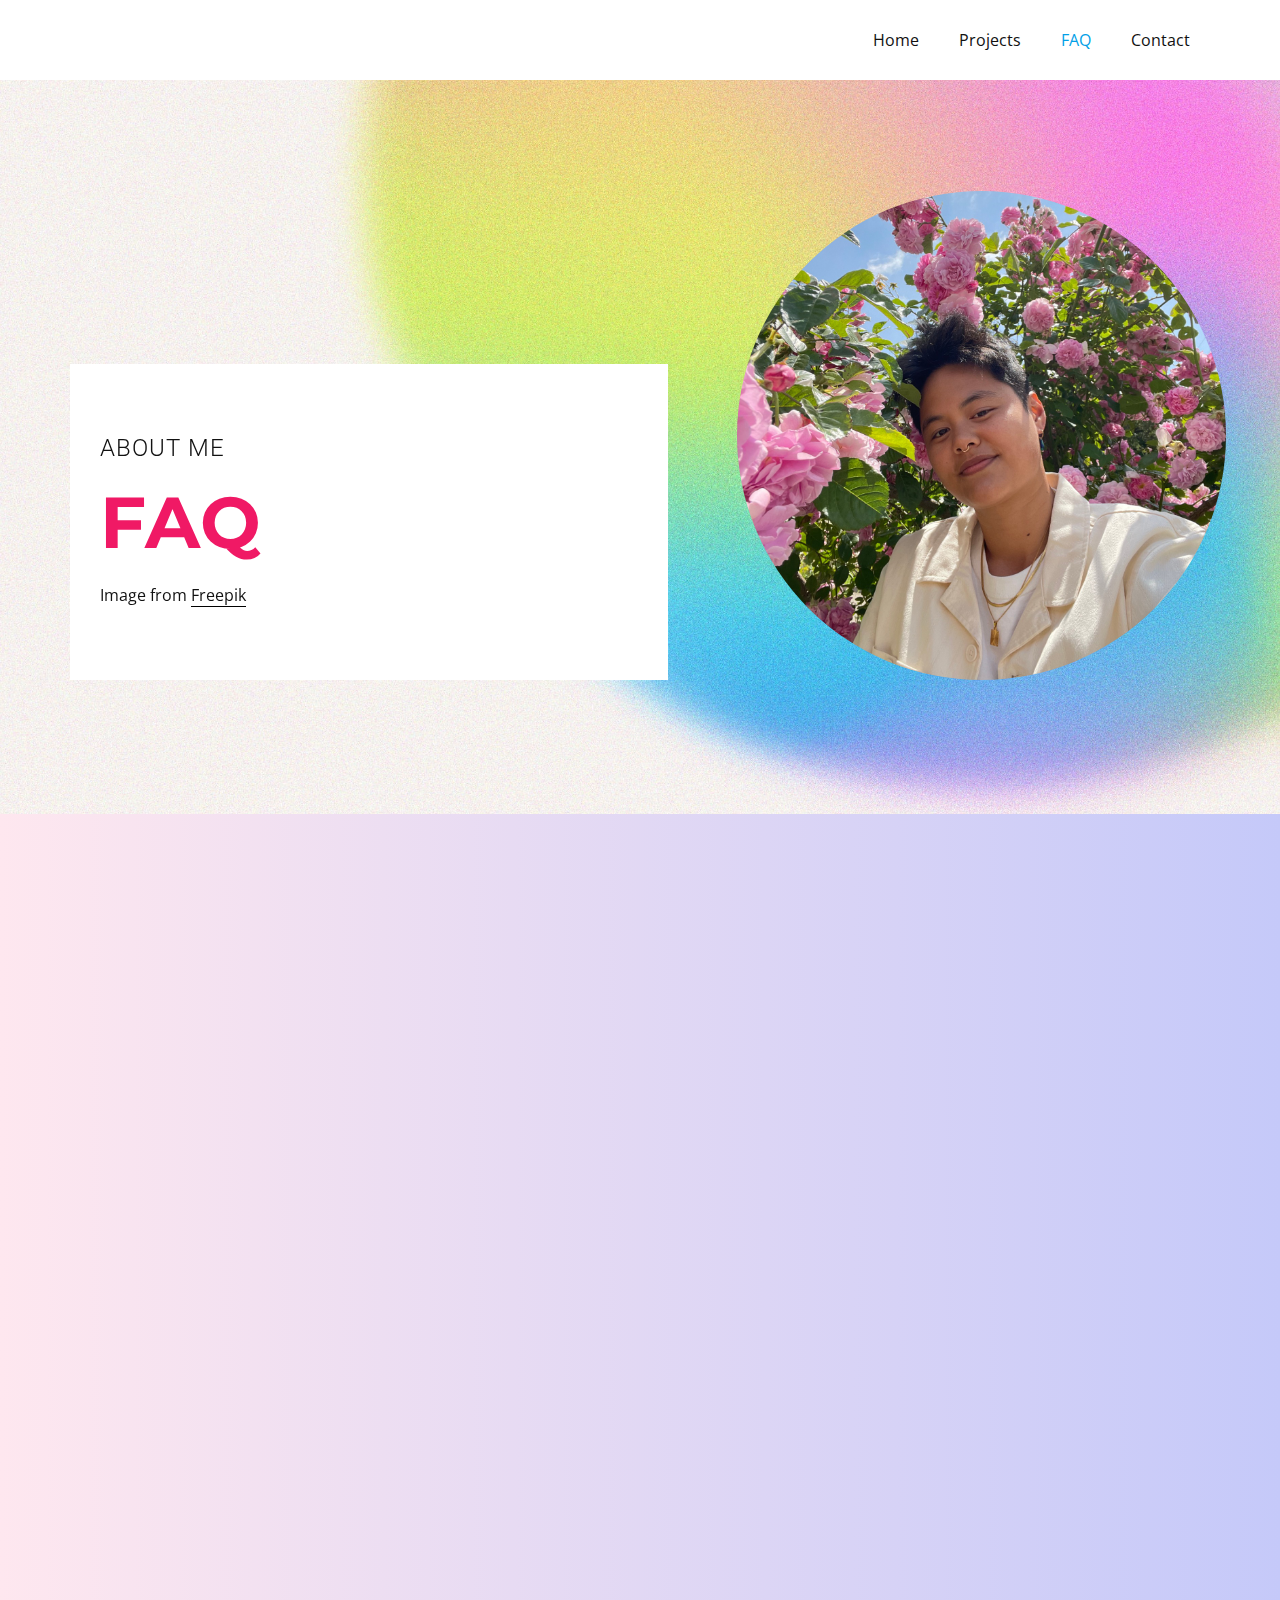
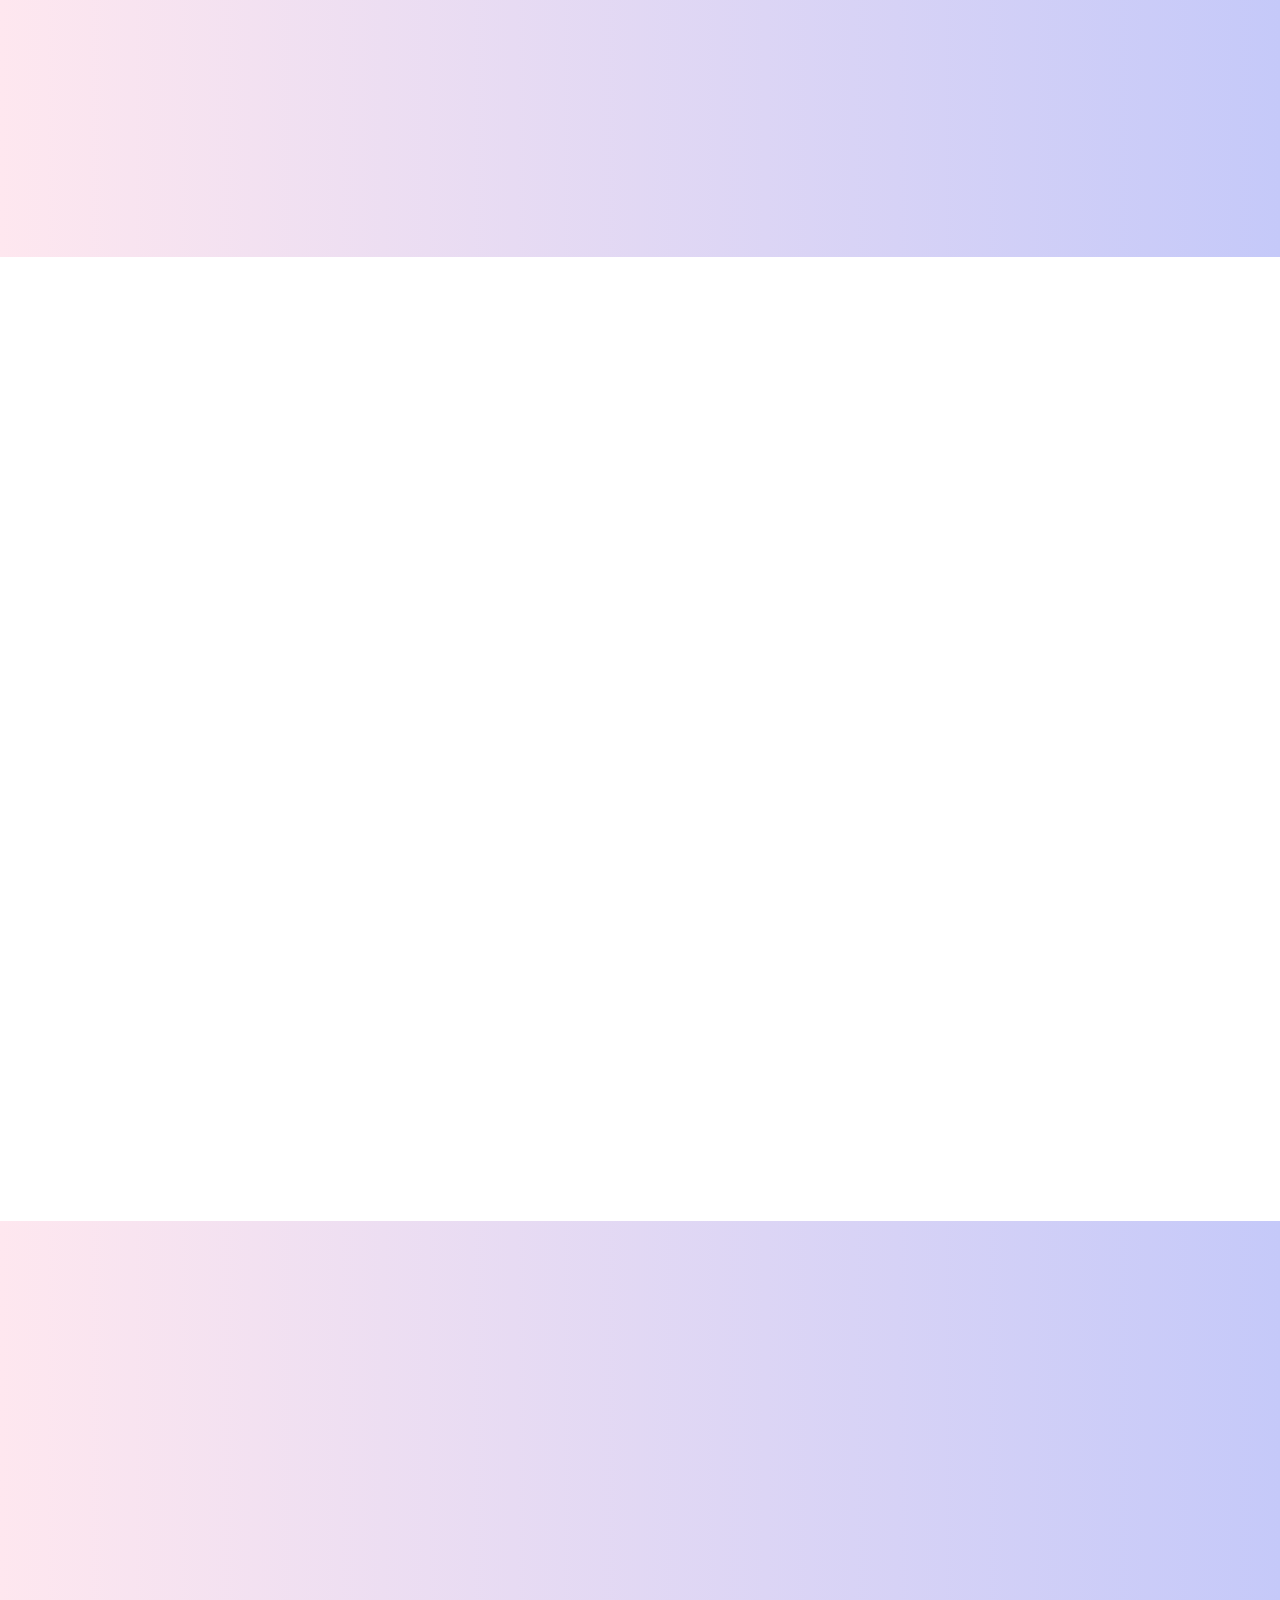
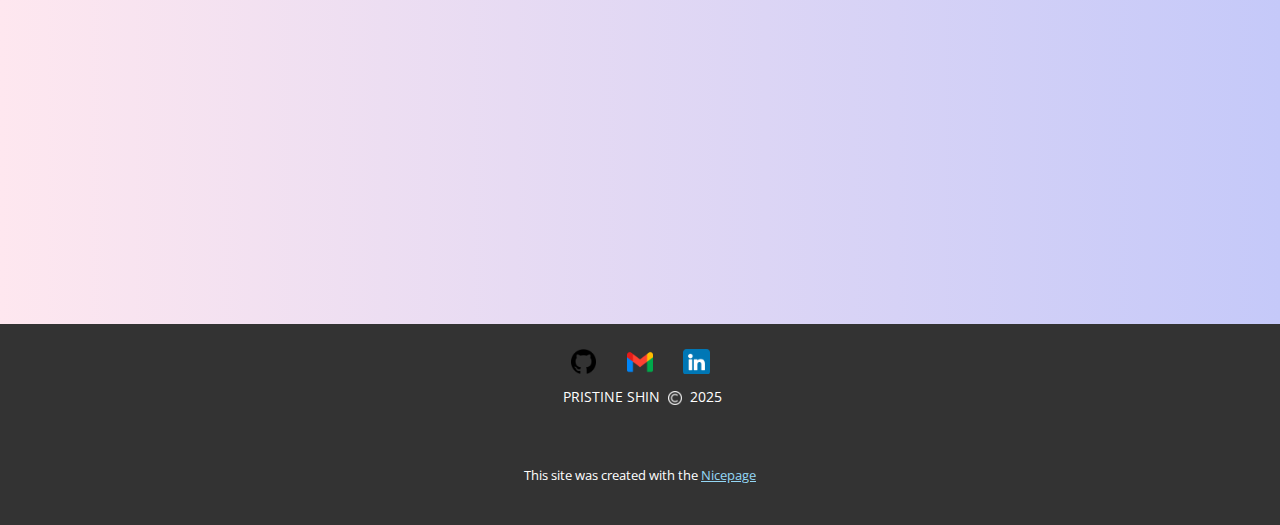
==== commit 03e63317: "Add files via upload" ====
--- a/FAQ.html
+++ b/FAQ.html
@@ -61,7 +61,7 @@
       </div></header> 
     <section class="u-clearfix u-image u-section-1" id="carousel_0005" data-image-width="1980" data-image-height="1200">
       <div class="u-clearfix u-sheet u-sheet-1">
-        <div class="u-image u-image-circle u-image-1" alt="" data-image-width="1441" data-image-height="1920" data-animation-name="customAnimationIn" data-animation-duration="1000" data-animation-delay="0" data-animation-direction=""></div>
+        <div class="u-image u-image-circle u-image-1" alt="" data-image-width="1440" data-image-height="1920" data-animation-name="customAnimationIn" data-animation-duration="1000" data-animation-delay="0" data-animation-direction=""></div>
         <div class="u-align-center u-container-align-center u-container-align-left u-container-style u-expanded-width-xs u-group u-shape-round u-white u-group-1" data-animation-name="flipIn" data-animation-duration="1000" data-animation-delay="500" data-animation-direction="X">
           <div class="u-container-layout u-valign-middle u-container-layout-1">
             <h4 class="u-align-left u-text u-text-default u-text-1">about me</h4>
--- a/FAQ.css
+++ b/FAQ.css
@@ -10,13 +10,14 @@
 .u-section-1 .u-image-1 {
   width: 489px;
   height: 489px;
-  background-image: url("images/profile-5mb.jpg");
-  background-position: 50% 50%;
+  background-image: url("images/IMG_2128.jpg");
+  background-position: 50% 75.42%;
   --animation-custom_in-translate_x: 50px;
   --animation-custom_in-translate_y: 0px;
   --animation-custom_in-opacity: 0;
   --animation-custom_in-rotate: 180deg;
   --animation-custom_in-scale: 0.3;
+  background-size: cover;
   margin: 111px -16px 0 auto;
 }
 
